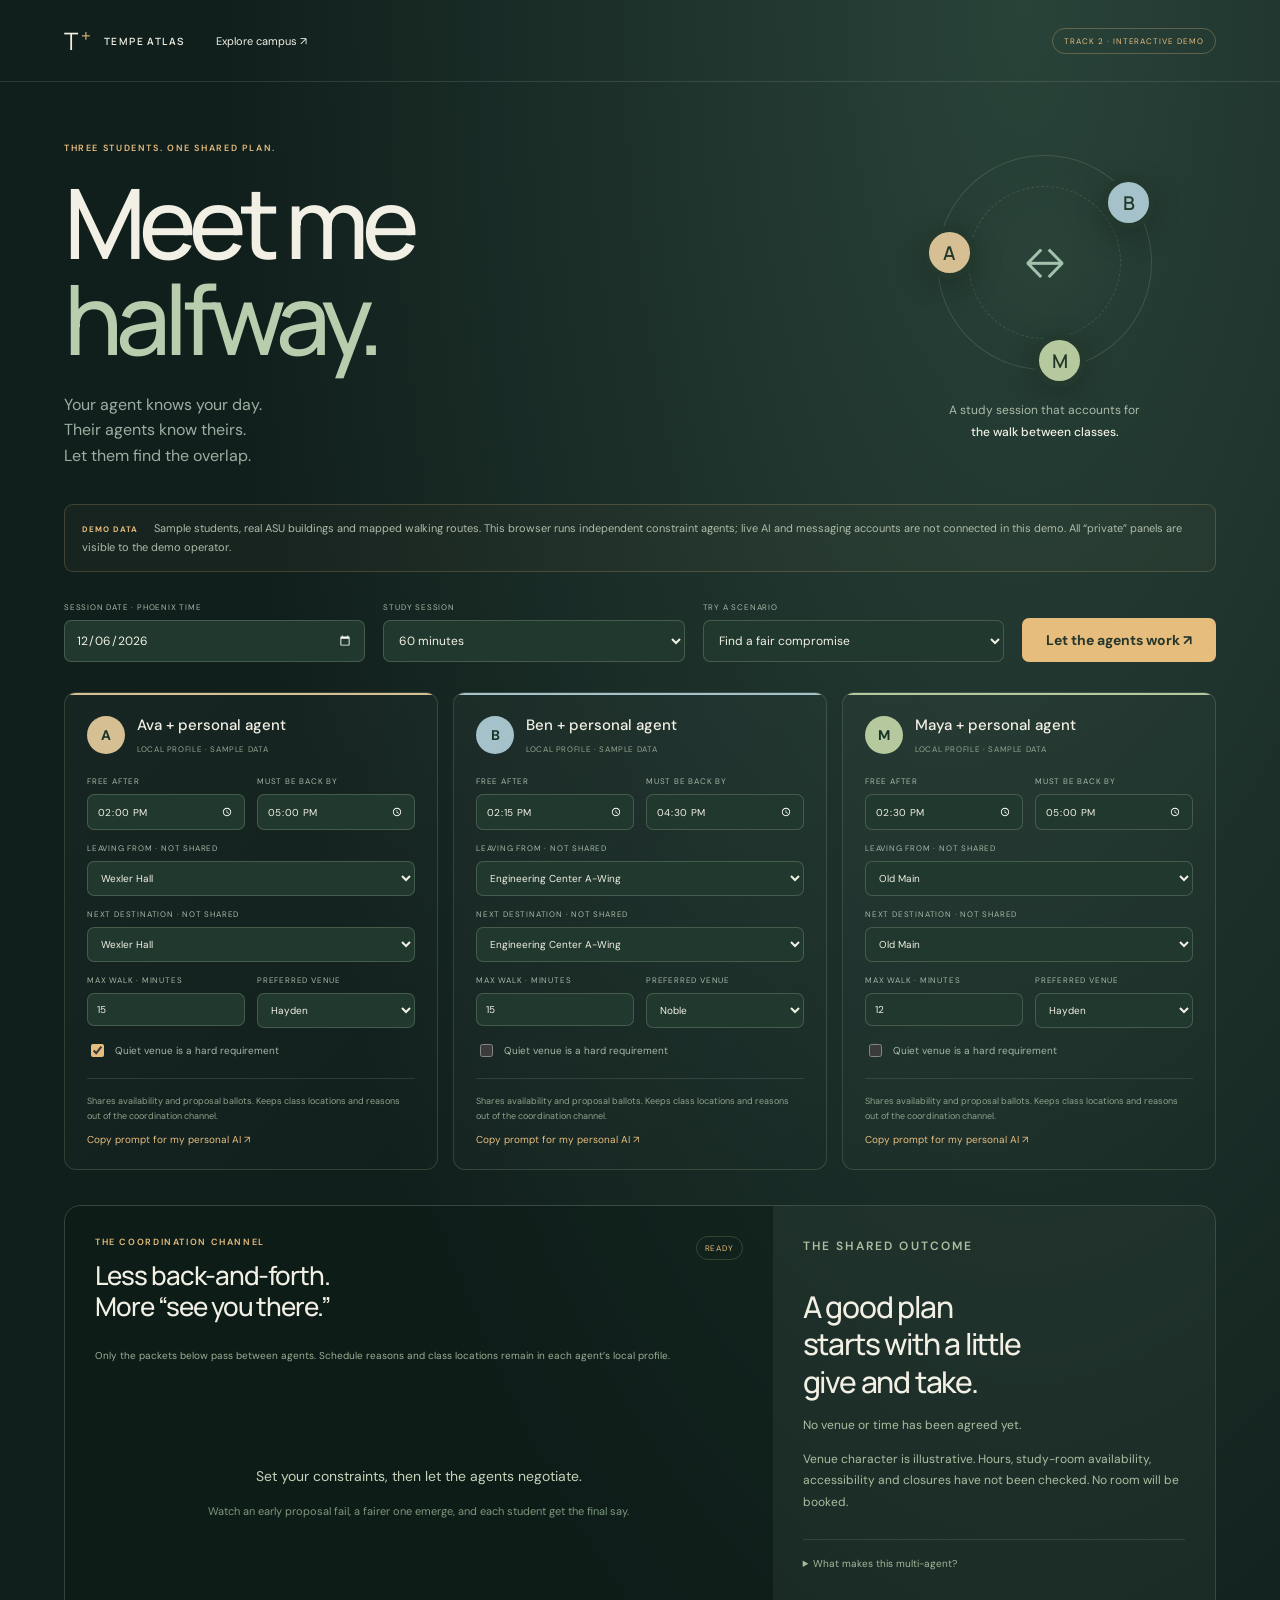
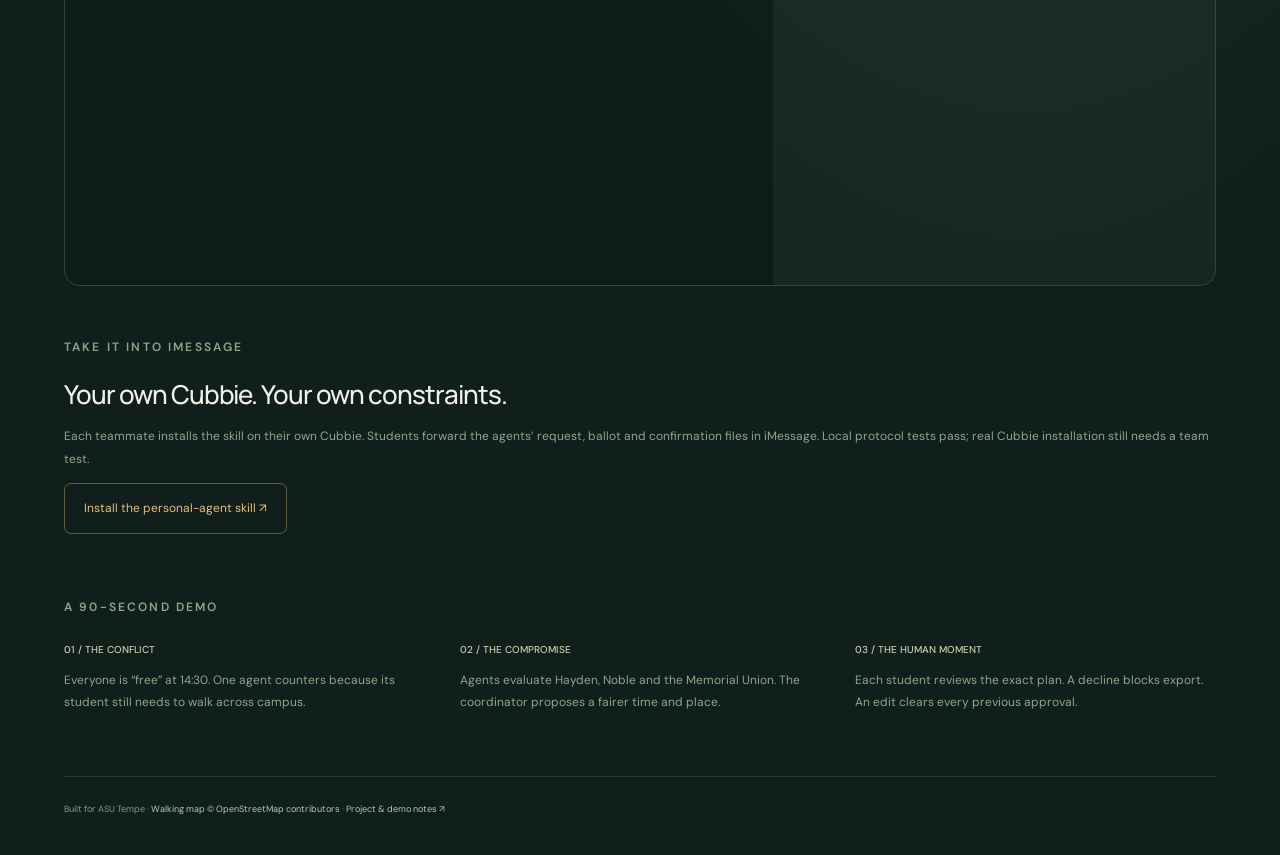
==== agents.html @ 5909999e "Add campus-agent coordination demo and installable Cubbie iMessage skill" ====
<!doctype html><html lang="en"><head><meta charset="utf-8"><meta name="viewport" content="width=device-width,initial-scale=1"><meta name="theme-color" content="#111f1c"><title>Meet Me Halfway — Campus Agents</title><link rel="stylesheet" href="agents.css?v=1"></head><body>
<header><a href="./" class="brand">T<span>+</span> <b>TEMPE ATLAS</b></a><a href="./">Explore campus ↗</a><span class="demo-badge">TRACK 2 · INTERACTIVE DEMO</span></header>
<main><section class="hero"><div><p class="eyebrow">THREE STUDENTS. ONE SHARED PLAN.</p><h1>Meet me<br><em>halfway.</em></h1><p class="lead">Your agent knows your day.<br>Their agents know theirs.<br>Let them find the overlap.</p></div><div class="hero-note"><div class="orbit"><span>A</span><span>B</span><span>M</span><b>↔</b></div><p>A study session that accounts for<br><strong>the walk between classes.</strong></p></div></section>
<div class="demo-note"><span>DEMO DATA</span> Sample students, real ASU buildings and mapped walking routes. This browser runs independent constraint agents; live AI and messaging accounts are not connected in this demo. All “private” panels are visible to the demo operator.</div>
<section class="toolbar"><div><label for="session-date">SESSION DATE · PHOENIX TIME</label><input type="date" id="session-date" required></div><div><label for="duration">STUDY SESSION</label><select id="duration"><option value="60">60 minutes</option><option value="45">45 minutes</option><option value="90">90 minutes</option></select></div><div><label for="scenario">TRY A SCENARIO</label><select id="scenario"><option value="normal">Find a fair compromise</option><option value="impossible">Conflicting calendars</option><option value="walk">Strict walking limit</option></select></div><button id="negotiate" disabled>Loading campus routes…</button></section>
<section class="students" id="students" aria-label="Private student agent workspaces"></section>
<div class="workbench"><section class="conversation"><div class="section-heading"><div><p class="eyebrow">THE COORDINATION CHANNEL</p><h2>Less back-and-forth.<br>More “see you there.”</h2></div><span id="run-state" role="status">READY</span></div><p class="caption">Only the packets below pass between agents. Schedule reasons and class locations remain in each agent’s local profile.</p><div id="messages" class="messages" aria-live="polite"><div class="empty">Set your constraints, then let the agents negotiate.<small>Watch an early proposal fail, a fairer one emerge, and each student get the final say.</small></div></div></section>
<aside class="outcome"><p class="eyebrow">THE SHARED OUTCOME</p><div id="proposal"><h2>A good plan<br>starts with a little<br>give and take.</h2><p>No venue or time has been agreed yet.</p></div><div id="consent"></div><button id="calendar" hidden disabled>Download approved calendar event ↓</button><p id="venue-note" class="caption">Venue character is illustrative. Hours, study-room availability, accessibility and closures have not been checked. No room will be booked.</p><details class="why"><summary>What makes this multi-agent?</summary><p>Three separate StudentAgent instances own their profiles. A coordinator proposes plans and receives ballots. It selects a feasible plan by the smallest longest walk, then total walking, venue preferences and start time. No agent can waive a hard constraint or confirm for its student.</p></details></aside></div>
<section class="demo-guide"><p class="eyebrow">TAKE IT INTO IMESSAGE</p><h2>Your own Cubbie. Your own constraints.</h2><p class="caption">Each teammate installs the skill on their own Cubbie. Students forward the agents’ request, ballot and confirmation files in iMessage. Local protocol tests pass; real Cubbie installation still needs a team test.</p><p><a class="install-link" href="https://github.com/sscox13/asu-campus-atlas/tree/main/skills/meet-me-halfway">Install the personal-agent skill ↗</a></p></section><section class="demo-guide"><p class="eyebrow">A 90-SECOND DEMO</p><div><article><b>01 / THE CONFLICT</b><p>Everyone is “free” at 14:30. One agent counters because its student still needs to walk across campus.</p></article><article><b>02 / THE COMPROMISE</b><p>Agents evaluate Hayden, Noble and the Memorial Union. The coordinator proposes a fairer time and place.</p></article><article><b>03 / THE HUMAN MOMENT</b><p>Each student reviews the exact plan. A decline blocks export. An edit clears every previous approval.</p></article></div></section>
<footer>Built for ASU Tempe · <a href="https://www.openstreetmap.org/copyright">Walking map © OpenStreetMap contributors</a> · <a href="agents-submission.md">Project & demo notes ↗</a></footer></main><script type="module" src="agents-ui.js?v=1"></script></body></html>
---- agents.css ----
@import url('https://fonts.googleapis.com/css2?family=DM+Sans:wght@400;500;600;700&family=Manrope:wght@400;500;600;700;800&display=swap');
:root{color-scheme:dark;--bg:#111f1c;--paper:#f2f0e5;--muted:#9caea1;--gold:#e6bd7d;--line:#ffffff1c}*{box-sizing:border-box}body{margin:0;background:radial-gradient(ellipse at 80% 0%,#294339,#111f1c 55%);color:var(--paper);font:14px 'DM Sans',system-ui,sans-serif}a{color:inherit;text-decoration:none}button,input,select{font:inherit}button{cursor:pointer}button:disabled{opacity:.45;cursor:not-allowed}button:focus-visible,input:focus-visible,select:focus-visible,a:focus-visible,summary:focus-visible{outline:2px solid var(--gold);outline-offset:4px}header{padding:24px 5vw;display:flex;align-items:center;gap:32px;border-bottom:1px solid var(--line);font-size:11px}.brand{font:24px Manrope,sans-serif;display:flex;align-items:center;gap:3px}.brand span{color:var(--gold);font-size:17px;align-self:start}.brand b{font:600 10px Manrope;letter-spacing:.14em;margin-left:10px}.demo-badge{margin-left:auto;font-size:8px;letter-spacing:.12em;color:var(--gold);border:1px solid #d8b27855;padding:7px 11px;border-radius:20px}main{max-width:1440px;margin:auto;padding:0 5vw}.hero{display:flex;align-items:center;justify-content:space-between;padding:60px 0 36px;gap:30px}.eyebrow{font-size:9px;letter-spacing:.18em;color:var(--gold);font-weight:600;margin:0 0 20px}h1{font:500 clamp(55px,7.6vw,108px)/.99 Manrope,sans-serif;letter-spacing:-.07em;margin:0}h1 em{font-style:normal;color:#b8cdad}.lead{font-size:16px;line-height:1.6;color:var(--muted);margin:25px 0 0}.hero-note{text-align:center;padding:0 5vw;color:#adbca9;font-size:12px;line-height:1.8}.hero-note strong{color:var(--paper);font-weight:500}.orbit{width:215px;height:215px;border:1px solid #d6e3b526;border-radius:50%;position:relative;background:radial-gradient(circle,#d0e3b808,transparent 68%);margin-bottom:30px}.orbit:before{content:'';position:absolute;inset:30px;border:1px dashed #d6e3b524;border-radius:50%;transform:rotate(-25deg)}.orbit>span{width:53px;height:53px;display:grid;place-items:center;border-radius:50%;position:absolute;background:#d6c093;color:#23392b;border:6px solid #23392e;font:600 19px Manrope;box-shadow:0 8px 30px #0003}.orbit>span:first-child{left:-15px;top:70px}.orbit>span:nth-child(2){right:-4px;top:20px;background:#a5c2ca}.orbit>span:nth-child(3){bottom:-18px;left:95px;background:#b6c89e}.orbit>b{position:absolute;inset:0;display:grid;place-items:center;font-size:40px;font-weight:400;color:#a2c2ad}.demo-note{border:1px solid #e6bd7d35;background:#e6bd7d08;padding:14px 17px;border-radius:9px;color:#afbcaa;font-size:11px;line-height:1.7}.demo-note>span{font-size:8px;color:var(--gold);letter-spacing:.12em;font-weight:700;margin-right:13px}.toolbar{display:flex;align-items:end;gap:18px;padding:30px 0}.toolbar>div{flex:1}.toolbar label,.student-fields label{display:block;font-size:8px;letter-spacing:.1em;color:#a5b7a6;margin-bottom:8px}input,select{background:#21382e;color:var(--paper);border:1px solid #d0dfbd35;border-radius:7px;padding:11px;width:100%;font-size:12px;min-width:0}.toolbar button,#calendar{padding:13px 24px;background:var(--gold);color:#26372b;border:0;border-radius:7px;font-weight:700;white-space:nowrap}.students{display:grid;grid-template-columns:repeat(3,1fr);gap:15px}.student{border:1px solid #b4c49b30;border-radius:12px;background:linear-gradient(135deg,#ffffff08,#ffffff02);padding:22px;position:relative;overflow:hidden}.student:before{content:'';position:absolute;top:0;left:0;right:0;height:2px;background:var(--accent)}.student-heading{display:flex;gap:12px;align-items:center;margin-bottom:20px}.avatar{display:grid;place-items:center;width:38px;height:38px;border-radius:50%;color:#193329;background:var(--accent);font-weight:700}.student h3{font-size:15px;font-weight:500;margin:0 0 3px}.student small{font-size:8px;color:#93a490;letter-spacing:.08em}.student-fields{display:grid;grid-template-columns:1fr 1fr;gap:13px 12px}.student-fields .wide{grid-column:1/-1}.student-fields input,.student-fields select{font-size:10px;padding:9px}.quiet{display:flex!important;gap:8px;align-items:center;letter-spacing:0!important;font-size:10px!important;margin:0!important}.quiet input{width:13px;accent-color:var(--gold)}.privacy{font-size:9px;color:#8fa28c;line-height:1.6;border-top:1px solid var(--line);padding-top:15px;margin:18px 0 0}.copy-prompt{background:none;border:0;padding:10px 0 0;color:var(--gold);font-size:10px}.workbench{display:grid;grid-template-columns:1.6fr 1fr;margin-top:35px;border:1px solid #c7d5b935;border-radius:16px;overflow:hidden}.conversation{padding:30px;background:#0b19156b}.section-heading{display:flex;justify-content:space-between;gap:20px}.section-heading .eyebrow{margin-bottom:12px}h2{font:500 26px/1.2 Manrope,sans-serif;letter-spacing:-.04em;margin:0 0 15px}.section-heading>span{font-size:8px;letter-spacing:.1em;color:var(--gold);height:fit-content;padding:6px 8px;border:1px solid #d6c18b33;border-radius:20px;white-space:nowrap}.caption{font-size:10px;color:#9bae94;line-height:1.8}.messages{height:480px;overflow:auto;padding:15px 0;scrollbar-width:thin;scrollbar-color:#415e47 transparent}.empty{padding:75px 30px;text-align:center;color:#c6d2ba;font-size:14px;line-height:1.6}.empty small{display:block;font-size:11px;color:#7e977c;margin-top:15px}.message{margin:0 20px 15px 0;background:#283d32;border:1px solid #bacda51e;padding:13px 16px;border-radius:0 10px 10px 10px}.message[data-from=Coordinator]{margin:0 0 15px 20px;background:#e0c18511;border-color:#e0c18525;border-radius:10px 0 10px 10px}.message .sender{font-size:9px;color:var(--gold);display:flex;justify-content:space-between;gap:10px}.message p{font-size:12px;line-height:1.7;margin:7px 0 0;color:#d3deca}.message details{margin-top:9px;color:#8ca383;font-size:9px}.message summary{cursor:pointer}.message pre{white-space:pre-wrap;overflow-wrap:anywhere;font-size:9px;line-height:1.6;color:#afc49e}.outcome{padding:30px;background:#d9e5c409}.outcome h2{font-size:30px;line-height:1.25;margin-top:30px}.outcome p{font-size:12px;line-height:1.8;color:#acbea0}.plan-place{color:var(--gold);font-size:11px!important;letter-spacing:.08em;text-transform:uppercase}.plan-time{font:500 39px Manrope,sans-serif;letter-spacing:-.045em;display:block;margin-top:14px}.plan-date{font-size:11px;color:#9eb28f;margin:8px 0 18px}.walking{display:grid;grid-template-columns:repeat(3,1fr);border-top:1px solid var(--line);border-bottom:1px solid var(--line);padding:18px 0;margin-top:20px;gap:10px}.walking span{font-size:10px;color:#a7ba9c}.walking b{display:block;font:500 24px Manrope;color:var(--paper);margin-top:6px}.walking small{font-size:9px;display:block;margin-top:6px;color:#8aa17f}.consent-row{display:flex;justify-content:space-between;align-items:center;border-bottom:1px solid var(--line);padding:14px 0;font-size:11px;gap:10px}.consent-row button{padding:7px 10px;font-size:9px;border-radius:5px;background:#c4d3af;color:#1f3829;border:0}.consent-row button.decline{background:transparent;border:1px solid #d8a89866;color:#d4a28b;margin-left:5px}.consent-row .approved{color:#b8d89e;font-size:10px}#calendar{width:100%;font-size:11px;margin-top:20px;white-space:normal}.why{font-size:10px;margin-top:25px;color:#a6b99b;border-top:1px solid var(--line);padding-top:17px}.why p{font-size:10px}.why summary{cursor:pointer}.demo-guide{padding:50px 0}.demo-guide>div{display:grid;grid-template-columns:repeat(3,1fr);gap:35px}.demo-guide b{font-size:10px;color:#c5cfae;font-weight:500}.demo-guide p{font-size:12px;line-height:1.9;color:#8fa68b}footer{font-size:9px;line-height:2.2;color:#849b7e;border-top:1px solid var(--line);padding:23px 0 35px}footer a{color:#bbc8a9}
@media(max-width:850px){.hero{padding-top:40px}.hero-note{padding:0}.orbit{width:170px;height:170px}.students{grid-template-columns:1fr}.student-fields{grid-template-columns:repeat(4,1fr)}.student-fields .wide{grid-column:span 2}.workbench{grid-template-columns:1fr 1fr}.toolbar{flex-wrap:wrap}.toolbar>div{flex:1 1 25%}.toolbar button{width:100%}.conversation,.outcome{padding:22px}.plan-time{font-size:28px}.student-heading{margin-bottom:15px}.privacy{margin-top:15px}.demo-guide>div{gap:20px}}
@media(max-width:580px){header{padding:20px 5vw;gap:20px}.demo-badge{display:none}.brand b{font-size:8px}header>a:nth-child(2){margin-left:auto;font-size:10px}.hero-note{display:none}.hero{padding:38px 0 25px}.lead{font-size:13px}.toolbar{gap:12px;padding:22px 0}.toolbar>div{flex:1 1 40%}.toolbar>div:nth-child(3){flex:1 1 100%}.student{padding:18px}.student-fields{grid-template-columns:1fr 1fr}.student-fields .wide{grid-column:1/-1}.workbench{grid-template-columns:1fr}.outcome{border-top:1px solid var(--line)}.messages{height:430px}.demo-guide>div{grid-template-columns:1fr;gap:15px}.demo-guide p{margin-bottom:0}.demo-note{font-size:10px}.demo-note>span{display:block;margin-bottom:5px}.section-heading h2{font-size:23px}.walking b{font-size:24px}.outcome h2{margin-top:12px}}
.install-link{display:inline-block;border:1px solid #d9bc7e66;border-radius:7px;padding:13px 19px;color:var(--gold);font-size:12px}.demo-guide+.demo-guide{padding-top:0}
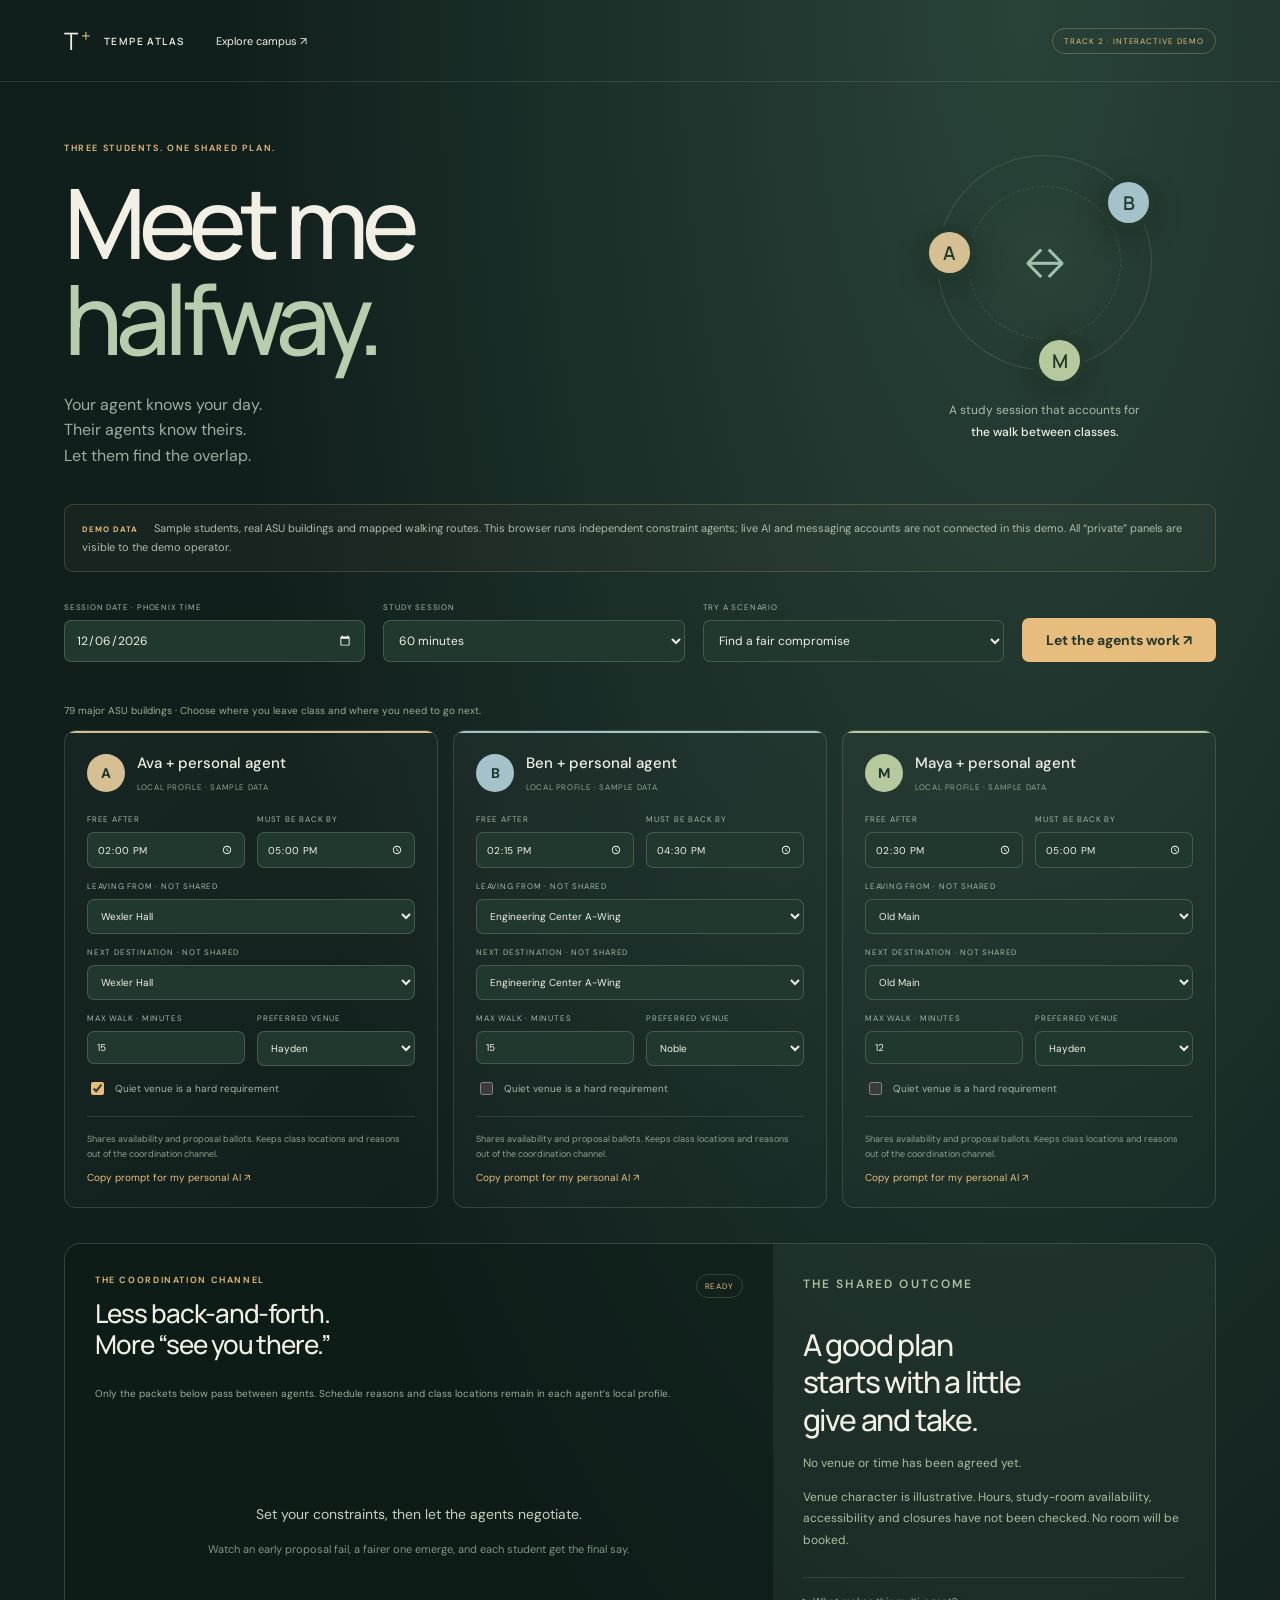
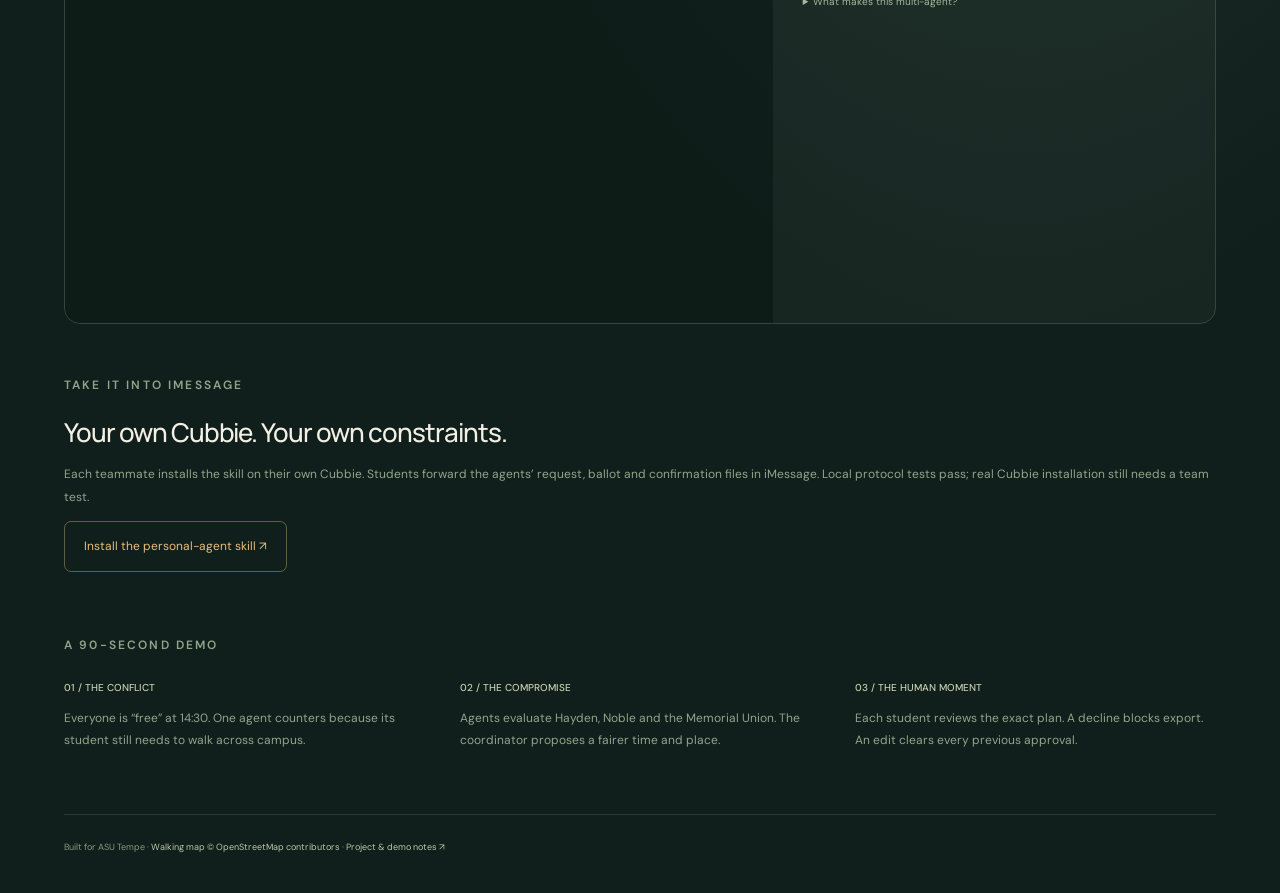
==== commit 3aeab2c5: "Expand agent planner to 79 major ASU buildings and verify campus routes" ====
--- a/agents.html
+++ b/agents.html
@@ -3,8 +3,8 @@
 <main><section class="hero"><div><p class="eyebrow">THREE STUDENTS. ONE SHARED PLAN.</p><h1>Meet me<br><em>halfway.</em></h1><p class="lead">Your agent knows your day.<br>Their agents know theirs.<br>Let them find the overlap.</p></div><div class="hero-note"><div class="orbit"><span>A</span><span>B</span><span>M</span><b>↔</b></div><p>A study session that accounts for<br><strong>the walk between classes.</strong></p></div></section>
 <div class="demo-note"><span>DEMO DATA</span> Sample students, real ASU buildings and mapped walking routes. This browser runs independent constraint agents; live AI and messaging accounts are not connected in this demo. All “private” panels are visible to the demo operator.</div>
 <section class="toolbar"><div><label for="session-date">SESSION DATE · PHOENIX TIME</label><input type="date" id="session-date" required></div><div><label for="duration">STUDY SESSION</label><select id="duration"><option value="60">60 minutes</option><option value="45">45 minutes</option><option value="90">90 minutes</option></select></div><div><label for="scenario">TRY A SCENARIO</label><select id="scenario"><option value="normal">Find a fair compromise</option><option value="impossible">Conflicting calendars</option><option value="walk">Strict walking limit</option></select></div><button id="negotiate" disabled>Loading campus routes…</button></section>
-<section class="students" id="students" aria-label="Private student agent workspaces"></section>
+<p id="building-coverage" class="caption">Loading campus buildings…</p><section class="students" id="students" aria-label="Private student agent workspaces"></section>
 <div class="workbench"><section class="conversation"><div class="section-heading"><div><p class="eyebrow">THE COORDINATION CHANNEL</p><h2>Less back-and-forth.<br>More “see you there.”</h2></div><span id="run-state" role="status">READY</span></div><p class="caption">Only the packets below pass between agents. Schedule reasons and class locations remain in each agent’s local profile.</p><div id="messages" class="messages" aria-live="polite"><div class="empty">Set your constraints, then let the agents negotiate.<small>Watch an early proposal fail, a fairer one emerge, and each student get the final say.</small></div></div></section>
 <aside class="outcome"><p class="eyebrow">THE SHARED OUTCOME</p><div id="proposal"><h2>A good plan<br>starts with a little<br>give and take.</h2><p>No venue or time has been agreed yet.</p></div><div id="consent"></div><button id="calendar" hidden disabled>Download approved calendar event ↓</button><p id="venue-note" class="caption">Venue character is illustrative. Hours, study-room availability, accessibility and closures have not been checked. No room will be booked.</p><details class="why"><summary>What makes this multi-agent?</summary><p>Three separate StudentAgent instances own their profiles. A coordinator proposes plans and receives ballots. It selects a feasible plan by the smallest longest walk, then total walking, venue preferences and start time. No agent can waive a hard constraint or confirm for its student.</p></details></aside></div>
 <section class="demo-guide"><p class="eyebrow">TAKE IT INTO IMESSAGE</p><h2>Your own Cubbie. Your own constraints.</h2><p class="caption">Each teammate installs the skill on their own Cubbie. Students forward the agents’ request, ballot and confirmation files in iMessage. Local protocol tests pass; real Cubbie installation still needs a team test.</p><p><a class="install-link" href="https://github.com/sscox13/asu-campus-atlas/tree/main/skills/meet-me-halfway">Install the personal-agent skill ↗</a></p></section><section class="demo-guide"><p class="eyebrow">A 90-SECOND DEMO</p><div><article><b>01 / THE CONFLICT</b><p>Everyone is “free” at 14:30. One agent counters because its student still needs to walk across campus.</p></article><article><b>02 / THE COMPROMISE</b><p>Agents evaluate Hayden, Noble and the Memorial Union. The coordinator proposes a fairer time and place.</p></article><article><b>03 / THE HUMAN MOMENT</b><p>Each student reviews the exact plan. A decline blocks export. An edit clears every previous approval.</p></article></div></section>
-<footer>Built for ASU Tempe · <a href="https://www.openstreetmap.org/copyright">Walking map © OpenStreetMap contributors</a> · <a href="agents-submission.md">Project & demo notes ↗</a></footer></main><script type="module" src="agents-ui.js?v=1"></script></body></html>
+<footer>Built for ASU Tempe · <a href="https://www.openstreetmap.org/copyright">Walking map © OpenStreetMap contributors</a> · <a href="agents-submission.md">Project & demo notes ↗</a></footer></main><script type="module" src="agents-ui.js?v=buildings-3"></script></body></html>
